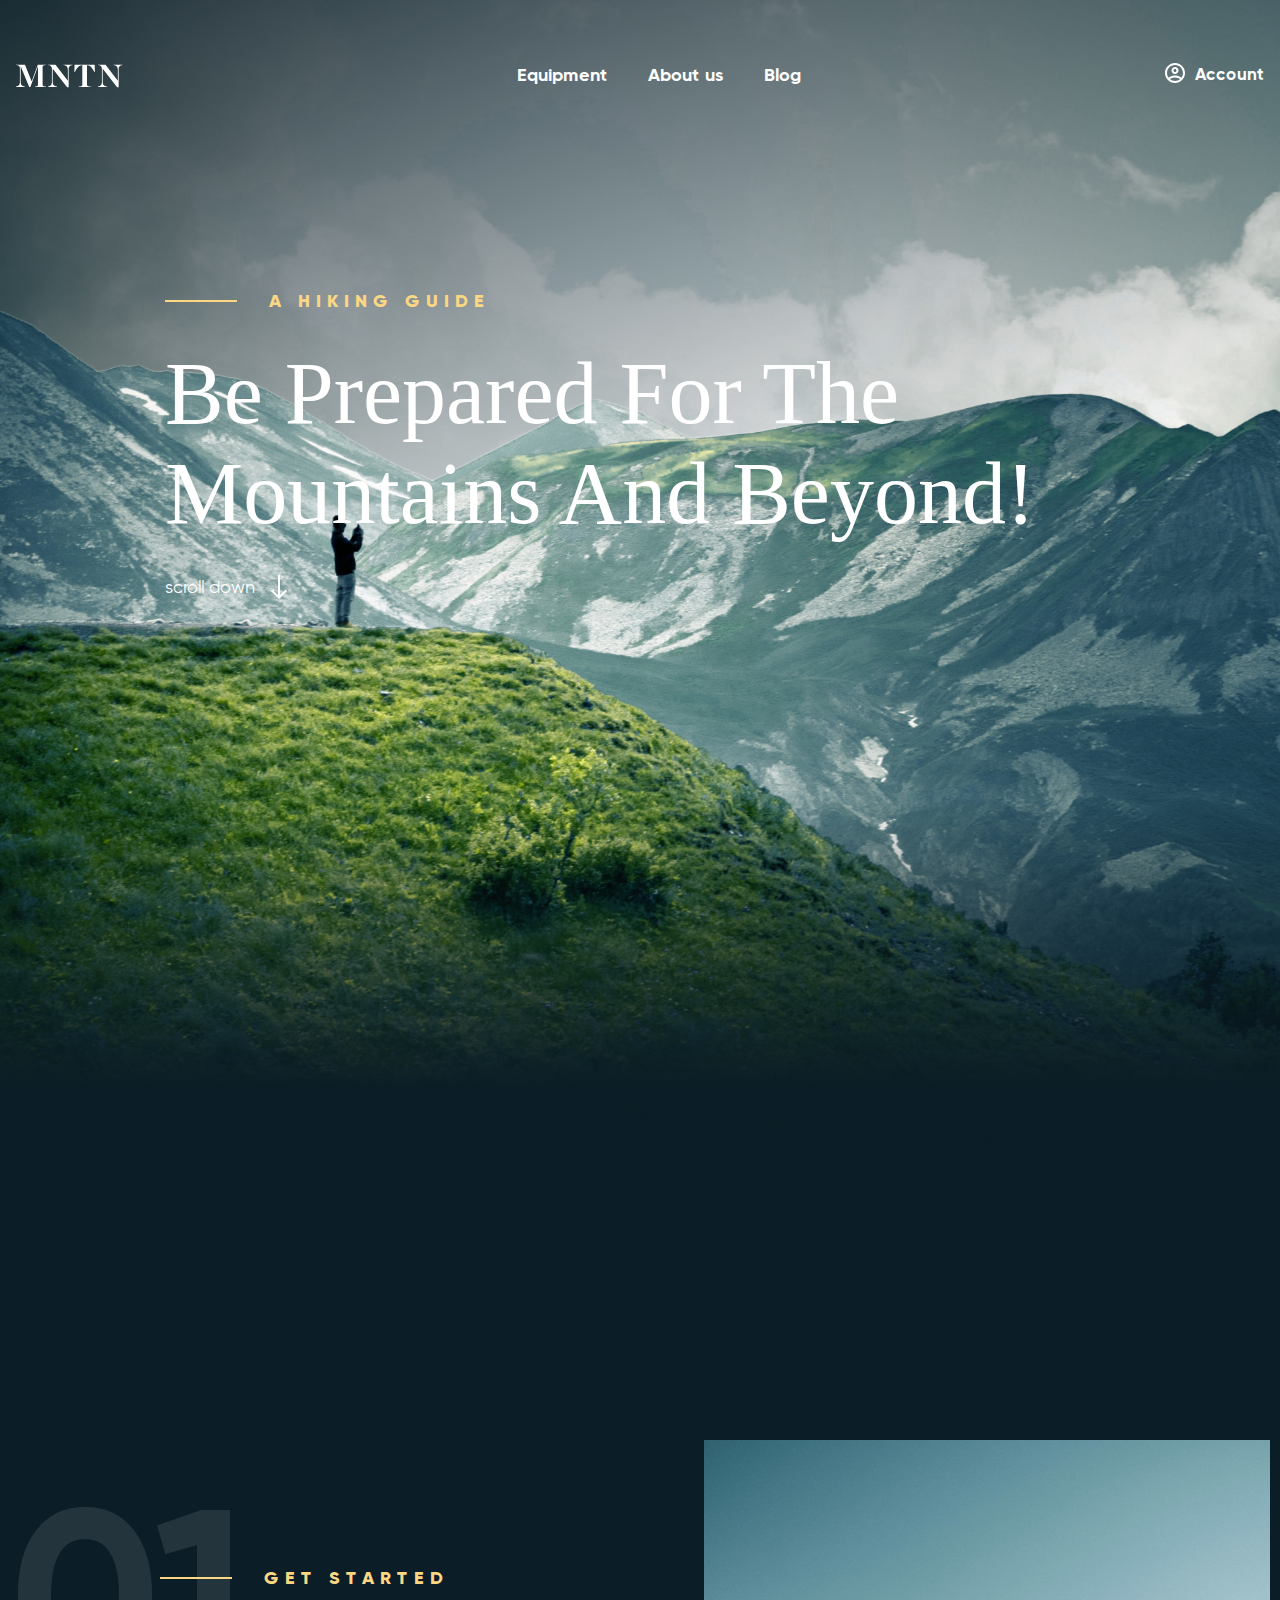
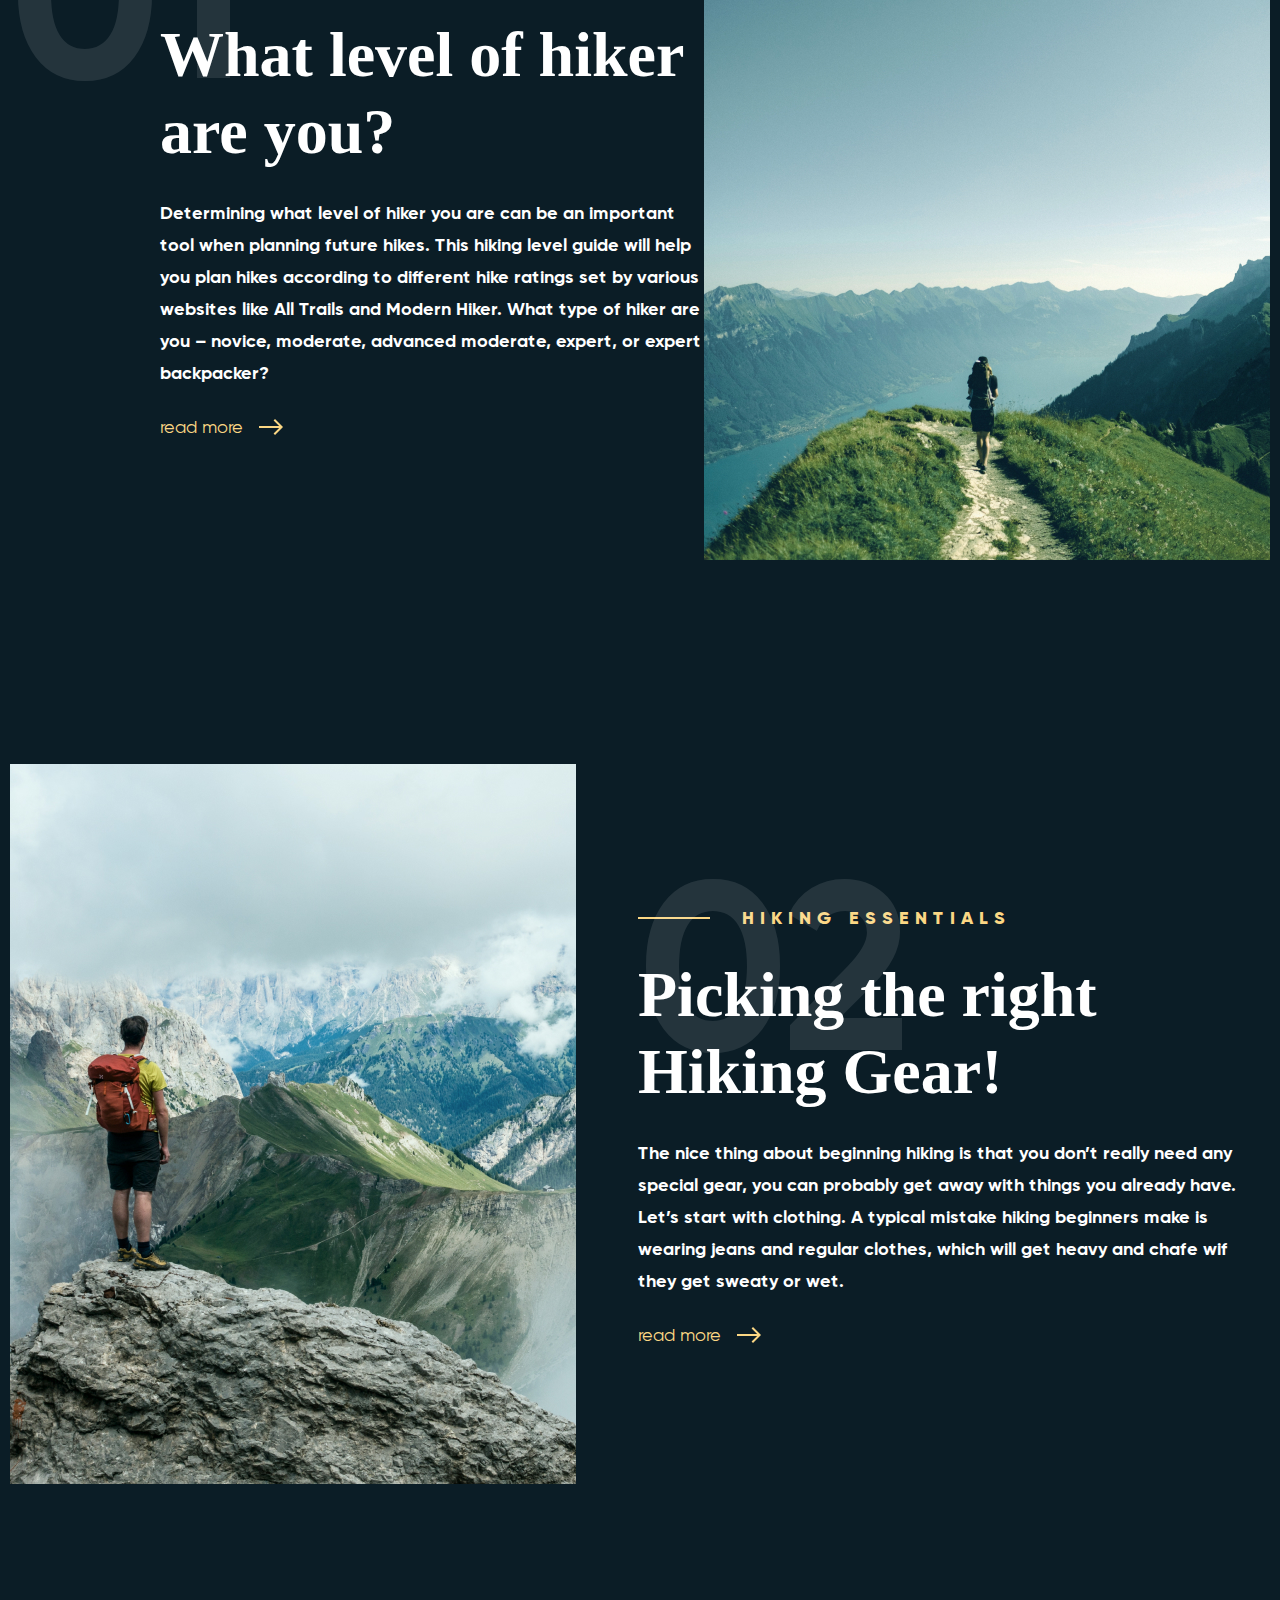
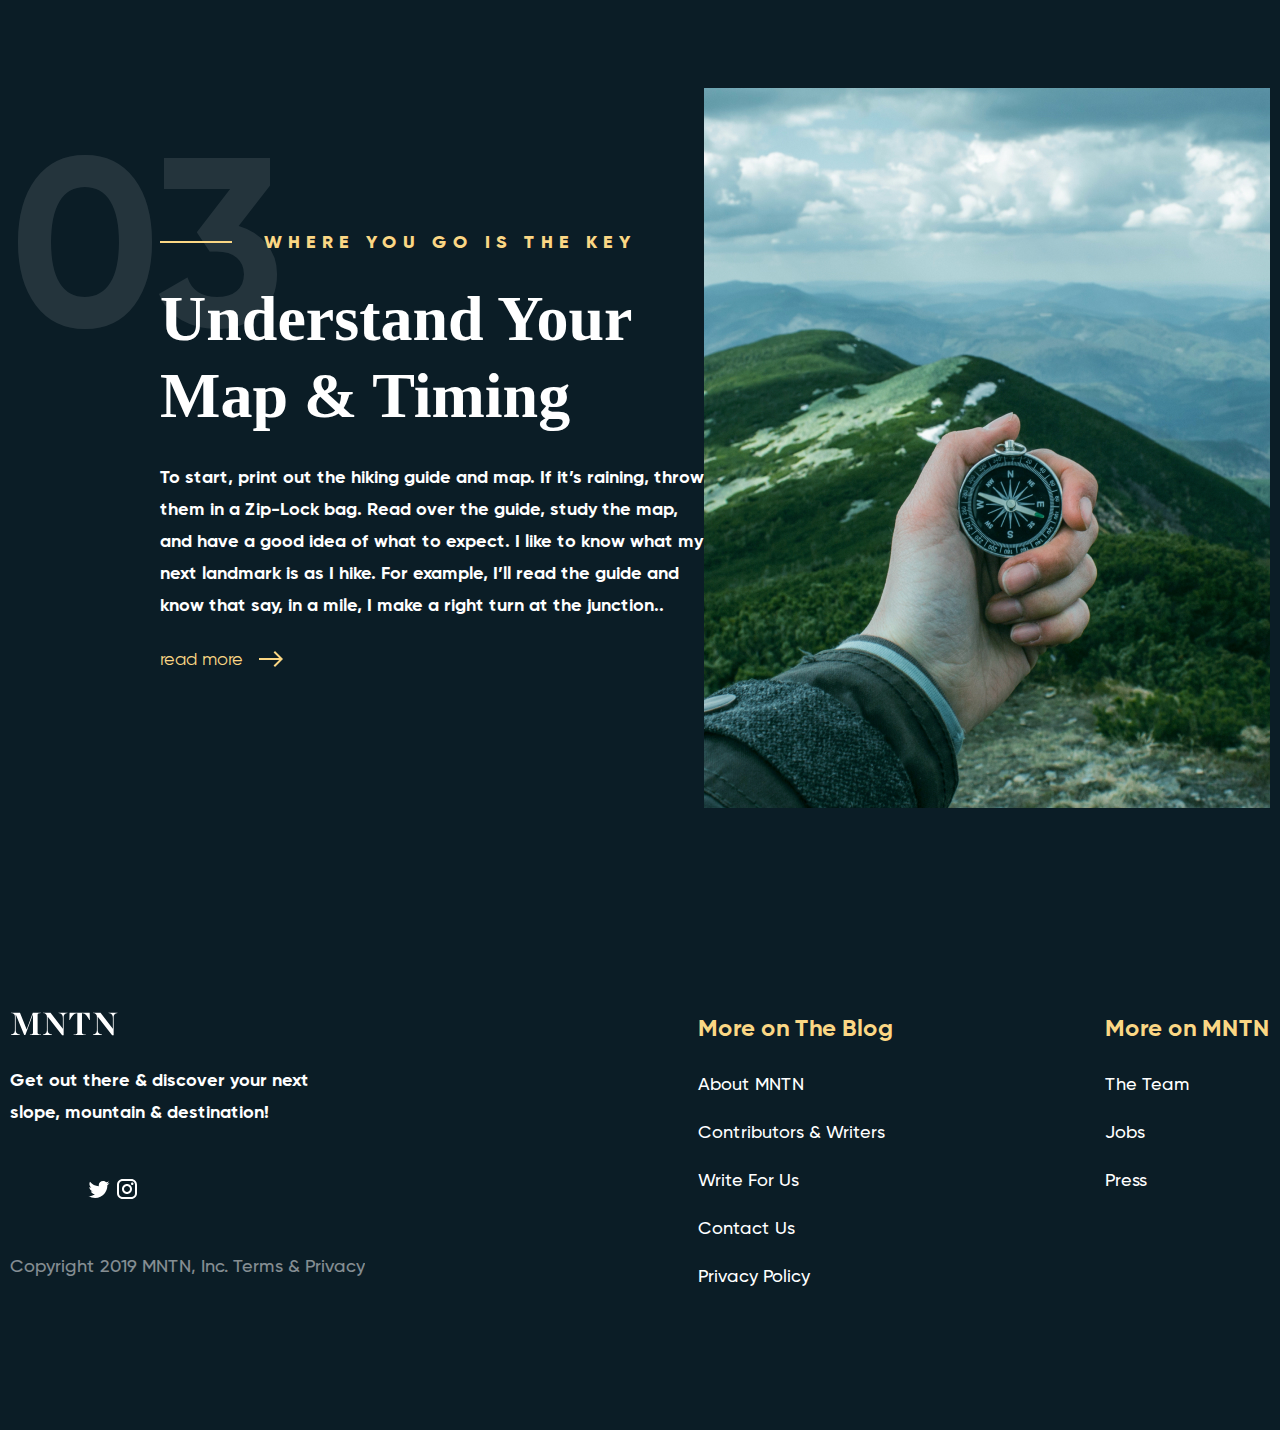
==== index.html @ bd579400 "TEST" ====
<!DOCTYPE html>
<html lang="en">
<head>
    <meta charset="UTF-8">
    <meta http-equiv="X-UA-Compatible" content="IE=edge">
    <meta name="viewport" content="width=device-width, initial-scale=1.0">
    <link rel="stylesheet" href="./fonts/gilroy/stylesheet.css">
    <link rel="stylesheet" href="./styles/styles.css">
    <link rel="stylesheet" href="./styles/media.css">
    <title>MNTN</title>
</head>
<body>
    <header class="header" id="main-header">
        <div class="header_logo">
            <img src="./images/icons/Logo.svg" width="108px" height="24px" alt="Logo">
        </div>
        <div class="header_menu">
            <ul>
                <li> <a href="#">Equipment</a> </li> 
                <li><a href="#">About us</a></li>
                <li><a href="#">Blog</a></li>
            </ul>
        </div>
        <div class="header-account">
            <img class="icon-account" src="./images/icons/icon-account.svg" width="24px" height="24px" alt="sign">
            <a href="#">Account</a> 
        </div>
        <button class="button">
            <span class="burger"></span>
        </button>
        <div class="mobile_nav">
            <div class="header-account">
                <img class="icon-account" src="./images/icons/icon-account.svg" width="24px" height="24px" alt="sign">
                <a href="#">Account</a> 
            </div>
             <div class="header_menu">
                    <ul>
                        <li> <a href="#">Equipment</a> </li> 
                        <li><a href="#">About us</a></li>
                        <li><a href="#">Blog</a></li>
                    </ul>
        </div>
             
         </div>
    </header>
    <div class="social">
        <div class="social__text">Follow us</div>
        <ul>
          <li><a href="https://instagram.com"> <img class="instagram" src="./images/icons/instagram.svg" width="24px" height="24px"  alt="insta"> </a></li>
          <li> <a href="https://twitter.com"> <img class="twitter" src="./images/icons/twitter.svg" width="24px" height="24px" alt=""></a> </li>
        </ul>
    </div>
    <nav class="navigation">
        <ul class="navigation-list">
            <li class="active"><a href="#main-header">Start</a></li>
            <li><a href="#element-01">01</a></li>
            <li><a href="#element-02">02</a></li>
            <li><a href="#element-03">03</a></li>
        </ul>
    </nav>
    <div class="title">
        <div class="title__top">A Hiking guide</div>
        <div class="title__main">Be prepared for the Mountains and beyond!</div>
        <div class="title__scroll">
            <a href="#"> scroll down </a> 
        </div>
    </div>
    <main class="main">
        <div class="container">
            <div class="box box1" >
                <div class="element-navigation" id="element-01">nav</div>
                <div class="number">01</div>
                <div class="box__item">
                    <h3 class="box__head title__top">GEt Started</h3>
                    <h2 class="box__text">What level of  hiker are you?</h2>
                    <p class="box__text_bottom">Determining what level of hiker you are can be an important tool when planning future hikes. This hiking level guide will help you plan
                         hikes according to different hike ratings set by various websites like All Trails and Modern Hiker. What type of hiker are you – novice, moderate, advanced moderate, expert, or expert backpacker? </p>
                    <p class="box__readmore"><a href="#"> read more</a></p>
                </div>
                <div class="box__image "> <img src="./images/photos/foto01.jpg" alt="photo1"></div>
           </div>
           <div class="box box2"  >
            <div class="element-navigation" id="element-02">nav</div>
            <div class="number02">02</div>
                <div class="box__item">
                    <h3 class="box__head title__top">Hiking Essentials</h3>
                    <h2 class="box__text box__text2">Picking the right Hiking Gear!</h2>
                    <p class="box__text_bottom">The nice thing about beginning hiking is that you don’t really need any special gear, you can probably get away with things you already have.
                        Let’s start with clothing. A typical mistake hiking beginners make is wearing jeans and regular clothes, which will get heavy and chafe wif they get sweaty or wet. </p>
                    <p class="box__readmore"><a href="#"> read more</a></p>
                </div>
                <div class="box__image"><img src="./images/photos/foto02.jpg" alt="photo2"> </div>
            </div>
            <div class="box box3" >
                <div class="element-navigation" id="element-03">nav</div>
                <div class="number">03</div>
                <div class="box__item">
                    <h3 class="box__head title__top">where you go is the key</h3>
                    <h2 class="box__text">Understand Your Map & Timing</h2>
                    <p class="box__text_bottom">To start, print out the hiking guide and map. If it’s raining, throw them in a Zip-Lock bag. Read over the guide, study the map, and have a good idea of what to expect. I like to know what my next landmark is as I hike. For example, I’ll read the guide and know that say, in a mile, I make a right turn at the junction..</p>
                    <p class="box__readmore"><a href="#"> read more</a></p>
                </div>
                <div class="box__image"> <img src="./images/photos/foto03.jpg" alt="photo3"></div>
            </div>
        </div>
    </main>
    <footer class="footer">
        <div class="footer__left">
            <div class="footer__logo">
                <img src="./images/icons/Logo.svg" alt="logo">
            </div>
            <p class="footer__text">Get out there & discover your next slope, mountain & destination!</p>
            <p class="text__bottom">Copyright 2019 MNTN, Inc. Terms & Privacy</p>
            <div class="social">
                <div><a href="https://instagram.com"> <img class="instagram" src="./images/icons/instagram.svg" width="24px" height="24px"  alt="insta"> </a></div>
                <div><a href="https://twitter.com"> <img class="twitter" src="./images/icons/twitter.svg" width="24px" height="24px" alt=""></a></div>
         </div>
        </div>
        <div class="footer__right">
            <div class="column">
                <h4 class="column__title">More on The Blog</h4>
                <ul>
                    <li><a href="#"> About MNTN</a></li>
                    <li><a href="#"> Contributors & Writers</a></li>
                    <li><a href="#"> Write For Us</a></li>
                    <li><a href="#"> Contact Us</a></li>
                    <li><a href="#"> Privacy Policy</a></li>
                </ul>
            </div>
            <div class="column">
                <h4 class="column__title">More on MNTN</h4>
                <ul>
                    <li><a href="#"> The Team</a></li>
                    <li><a href="#"> Jobs</a></li>
                    <li><a href="#"> Press</a></li>
                 </ul>
            </div>
        </div>
        
    </footer>


    <script src="./js/script.js"></script>
</body>
</html>
---- fonts/gilroy/stylesheet.css ----
@font-face {
    font-family: 'Gilroy';
    src: url('Gilroy-ExtraBold.eot');
    src: local('Gilroy ExtraBold'), local('Gilroy-ExtraBold'),
        url('Gilroy-ExtraBold.eot?#iefix') format('embedded-opentype'),
        url('Gilroy-ExtraBold.woff') format('woff'),
        url('Gilroy-ExtraBold.ttf') format('truetype');
    font-weight: 800;
    font-style: normal;
}

@font-face {
    font-family: 'Gilroy';
    src: url('Gilroy-Heavy.eot');
    src: local('Gilroy Heavy'), local('Gilroy-Heavy'),
        url('Gilroy-Heavy.eot?#iefix') format('embedded-opentype'),
        url('Gilroy-Heavy.woff') format('woff'),
        url('Gilroy-Heavy.ttf') format('truetype');
    font-weight: 900;
    font-style: normal;
}

@font-face {
    font-family: 'Gilroy';
    src: url('Gilroy-LightItalic.eot');
    src: local('Gilroy Light Italic'), local('Gilroy-LightItalic'),
        url('Gilroy-LightItalic.eot?#iefix') format('embedded-opentype'),
        url('Gilroy-LightItalic.woff') format('woff'),
        url('Gilroy-LightItalic.ttf') format('truetype');
    font-weight: 300;
    font-style: italic;
}

@font-face {
    font-family: 'Gilroy';
    src: url('Gilroy-ThinItalic.eot');
    src: local('Gilroy Thin Italic'), local('Gilroy-ThinItalic'),
        url('Gilroy-ThinItalic.eot?#iefix') format('embedded-opentype'),
        url('Gilroy-ThinItalic.woff') format('woff'),
        url('Gilroy-ThinItalic.ttf') format('truetype');
    font-weight: 100;
    font-style: italic;
}

@font-face {
    font-family: 'Gilroy';
    src: url('Gilroy-BlackItalic.eot');
    src: local('Gilroy Black Italic'), local('Gilroy-BlackItalic'),
        url('Gilroy-BlackItalic.eot?#iefix') format('embedded-opentype'),
        url('Gilroy-BlackItalic.woff') format('woff'),
        url('Gilroy-BlackItalic.ttf') format('truetype');
    font-weight: 900;
    font-style: italic;
}

@font-face {
    font-family: 'Gilroy';
    src: url('Gilroy-BoldItalic.eot');
    src: local('Gilroy Bold Italic'), local('Gilroy-BoldItalic'),
        url('Gilroy-BoldItalic.eot?#iefix') format('embedded-opentype'),
        url('Gilroy-BoldItalic.woff') format('woff'),
        url('Gilroy-BoldItalic.ttf') format('truetype');
    font-weight: bold;
    font-style: italic;
}

@font-face {
    font-family: 'Gilroy';
    src: url('Gilroy-SemiBold.eot');
    src: local('Gilroy SemiBold'), local('Gilroy-SemiBold'),
        url('Gilroy-SemiBold.eot?#iefix') format('embedded-opentype'),
        url('Gilroy-SemiBold.woff') format('woff'),
        url('Gilroy-SemiBold.ttf') format('truetype');
    font-weight: 600;
    font-style: normal;
}

@font-face {
    font-family: 'Gilroy';
    src: url('Gilroy-UltraLightItalic.eot');
    src: local('Gilroy UltraLight Italic'), local('Gilroy-UltraLightItalic'),
        url('Gilroy-UltraLightItalic.eot?#iefix') format('embedded-opentype'),
        url('Gilroy-UltraLightItalic.woff') format('woff'),
        url('Gilroy-UltraLightItalic.ttf') format('truetype');
    font-weight: 200;
    font-style: italic;
}

@font-face {
    font-family: 'Gilroy';
    src: url('Gilroy-SemiBoldItalic.eot');
    src: local('Gilroy SemiBold Italic'), local('Gilroy-SemiBoldItalic'),
        url('Gilroy-SemiBoldItalic.eot?#iefix') format('embedded-opentype'),
        url('Gilroy-SemiBoldItalic.woff') format('woff'),
        url('Gilroy-SemiBoldItalic.ttf') format('truetype');
    font-weight: 600;
    font-style: italic;
}

@font-face {
    font-family: 'Gilroy';
    src: url('Gilroy-Light.eot');
    src: local('Gilroy Light'), local('Gilroy-Light'),
        url('Gilroy-Light.eot?#iefix') format('embedded-opentype'),
        url('Gilroy-Light.woff') format('woff'),
        url('Gilroy-Light.ttf') format('truetype');
    font-weight: 300;
    font-style: normal;
}

@font-face {
    font-family: 'Gilroy';
    src: url('Gilroy-MediumItalic.eot');
    src: local('Gilroy Medium Italic'), local('Gilroy-MediumItalic'),
        url('Gilroy-MediumItalic.eot?#iefix') format('embedded-opentype'),
        url('Gilroy-MediumItalic.woff') format('woff'),
        url('Gilroy-MediumItalic.ttf') format('truetype');
    font-weight: 500;
    font-style: italic;
}

@font-face {
    font-family: 'Gilroy';
    src: url('Gilroy-ExtraBoldItalic.eot');
    src: local('Gilroy ExtraBold Italic'), local('Gilroy-ExtraBoldItalic'),
        url('Gilroy-ExtraBoldItalic.eot?#iefix') format('embedded-opentype'),
        url('Gilroy-ExtraBoldItalic.woff') format('woff'),
        url('Gilroy-ExtraBoldItalic.ttf') format('truetype');
    font-weight: 800;
    font-style: italic;
}

@font-face {
    font-family: 'Gilroy';
    src: url('Gilroy-Regular.eot');
    src: local('Gilroy Regular'), local('Gilroy-Regular'),
        url('Gilroy-Regular.eot?#iefix') format('embedded-opentype'),
        url('Gilroy-Regular.woff') format('woff'),
        url('Gilroy-Regular.ttf') format('truetype');
    font-weight: normal;
    font-style: normal;
}

@font-face {
    font-family: 'Gilroy';
    src: url('Gilroy-HeavyItalic.eot');
    src: local('Gilroy Heavy Italic'), local('Gilroy-HeavyItalic'),
        url('Gilroy-HeavyItalic.eot?#iefix') format('embedded-opentype'),
        url('Gilroy-HeavyItalic.woff') format('woff'),
        url('Gilroy-HeavyItalic.ttf') format('truetype');
    font-weight: 900;
    font-style: italic;
}

@font-face {
    font-family: 'Gilroy';
    src: url('Gilroy-Medium.eot');
    src: local('Gilroy Medium'), local('Gilroy-Medium'),
        url('Gilroy-Medium.eot?#iefix') format('embedded-opentype'),
        url('Gilroy-Medium.woff') format('woff'),
        url('Gilroy-Medium.ttf') format('truetype');
    font-weight: 500;
    font-style: normal;
}

@font-face {
    font-family: 'Gilroy';
    src: url('Gilroy-RegularItalic.eot');
    src: local('Gilroy Regular Italic'), local('Gilroy-RegularItalic'),
        url('Gilroy-RegularItalic.eot?#iefix') format('embedded-opentype'),
        url('Gilroy-RegularItalic.woff') format('woff'),
        url('Gilroy-RegularItalic.ttf') format('truetype');
    font-weight: normal;
    font-style: italic;
}

@font-face {
    font-family: 'Gilroy';
    src: url('Gilroy-UltraLight.eot');
    src: local('Gilroy UltraLight'), local('Gilroy-UltraLight'),
        url('Gilroy-UltraLight.eot?#iefix') format('embedded-opentype'),
        url('Gilroy-UltraLight.woff') format('woff'),
        url('Gilroy-UltraLight.ttf') format('truetype');
    font-weight: 200;
    font-style: normal;
}

@font-face {
    font-family: 'Gilroy';
    src: url('Gilroy-Bold.eot');
    src: local('Gilroy Bold'), local('Gilroy-Bold'),
        url('Gilroy-Bold.eot?#iefix') format('embedded-opentype'),
        url('Gilroy-Bold.woff') format('woff'),
        url('Gilroy-Bold.ttf') format('truetype');
    font-weight: bold;
    font-style: normal;
}

@font-face {
    font-family: 'Gilroy';
    src: url('Gilroy-Thin.eot');
    src: local('Gilroy Thin'), local('Gilroy-Thin'),
        url('Gilroy-Thin.eot?#iefix') format('embedded-opentype'),
        url('Gilroy-Thin.woff') format('woff'),
        url('Gilroy-Thin.ttf') format('truetype');
    font-weight: 100;
    font-style: normal;
}

@font-face {
    font-family: 'Gilroy';
    src: url('Gilroy-Black.eot');
    src: local('Gilroy Black'), local('Gilroy-Black'),
        url('Gilroy-Black.eot?#iefix') format('embedded-opentype'),
        url('Gilroy-Black.woff') format('woff'),
        url('Gilroy-Black.ttf') format('truetype');
    font-weight: 900;
    font-style: normal;
}
---- styles/styles.css ----
* {
    box-sizing: border-box;
}
body {
    font-family: 'Gilroy';
    margin: 0;
    background-image: url("../images/background/background.jpg");
    background-size: 100% auto;
    background-repeat: no-repeat;
    background-color: #0B1D26;
    color: white;


}

        /* Header */

.header {
    margin: 64px auto 0 auto;
    max-width: 1790px;
    padding: 0 15px;
    display: flex;
    justify-content: space-between;

}

.header_menu ul {
    display: flex;
    list-style: none;
    padding: 0;
    margin: 0;
   }

.header_menu li + li {
    margin-left: 40px;
   }

.header_menu a {
    text-decoration: none;
    color: white;
    font-style: normal;
    font-weight: 700;
    font-size: 18px;
    line-height: 22px;
    transition: color 0.2s ease-in;
}
.header_menu a:hover {
    color: #FBD784;
    text-decoration: underline;
}
.header-account {
    margin: 0;
    padding: 0;
    height: 24px;
    position: relative;
}

.icon-account {
    margin-right: 8px;
    position: absolute;
    top: -3px;
    left: -32px;

}
.header-account a {
    text-decoration: none;
    color: white;
    font-size: 17px;
    line-height: 21px;
    font-weight: 700;
    transition: color 0.2s ease-in;
}
.header-account a:hover {
    color: #FBD784;
    text-decoration: underline;
    
}
.button {
    border: none;
    background: none;
    cursor: pointer;
    display: none;
    position: relative;
    z-index: 5;

}
.burger {
    display: block;
    background-color: white;
    width: 42px;
    height: 4px;
    border: none;
    position: relative;
}
.burger::before {
    content: '';
    display: block;
    width: 42px;
    height: 4px;
    background-color: white;
    position: absolute;
    left: 0;
    top: -10px;

}

.burger::after {
    content: '';
    display: block;
    width: 42px;
    height: 4px;
    background-color: white;
    position: absolute;
    left: 0;
    bottom: -10px;

}
.mobile_nav {
    display: none;
    position: fixed;
    top: 0;
    right: 0;
    width: 200px;
    height: 100%;
    background: rgba(90, 90, 90, 0.363);
    padding: 70px 80px 50px 40px;
}

.mobile_nav .header_menu {
    display: block;
}
.mobile_nav .header-account {
    display: block;
}
.mobile_nav .header_menu ul {
    flex-direction: column;
    margin-top: 20px;
}
.mobile_nav .header_menu ul li {
    margin: 0;
    margin-bottom: 20px;
}
        /* Social , Navigation */


.social {
    display: inline-block;
    position: fixed;
    top: 50%;
    transform: translateY(-50%);
    transform: rotate(90deg);
    display: flex;
}       
.social ul {
    display: flex;
    list-style: none;
    padding: 0;
    margin-top: 0;
    margin-left: 24px;
}
.social li + li {
    margin-left: 24px;
}
.social__text {
    font-style: normal;
    font-weight: 700;
    font-size: 18px;
    line-height: 22px;
}
.navigation {
    position: fixed;
    top: 50%;
    right: 80px;
    transform: translateY(-50%);
 }
.navigation ul {
    list-style: none;
    margin: 0;
    padding: 0;
    font-size: 18px;
    line-height: 22px;
    text-align: right;

color: #FFFFFF;
  }
  .navigation ul li {
    border-right: 3px solid white;
    padding-right: 32px;
    color: white;
    opacity: 0.5;
    height: 60px;
    line-height: 60px; 
}
  .navigation a {
    text-decoration: none;
    color: white;
    transition: color 0.2s ease-in;
  }
  .navigation ul li:hover {
    border-right: 5px solid white;
    opacity: 1;
    background-color: rgba(120, 120, 120, 0.4);
    color: white;
  }
.navigation ul li.active {
    border-color: white;
    color: white;
    opacity: 1;
}
.instagram, .twitter {
    transform: rotate(-90deg);
    transition: 0.2s ease-in;
    
}

.instagram:hover {
    transform: scale(1.5);
    
}
.twitter:hover {
    transform: scale(1.5);
}


        /* Title  */


.title {
    max-width: 950px;
    margin: 198px auto 843px auto;
    display: flex;
    flex-direction: column;
    align-items: flex-start;
    gap: 32px;
}
.title__top {
    font-style: normal;
    font-weight: 800;
    font-size: 18px;
    line-height: 22px;
    letter-spacing: 6px;
    text-transform: uppercase;
    color: #FBD784;
    position: relative;
    padding-left: 104px;
    }
.title__top::before {
    display: block;
    content: "";
    border-top: 2px #FBD784 solid;
    width: 72px;
    position: absolute;
    top: 10px;
    left: 0;
    }
.title__main {
    font-family: 'Chronicle Display';
    font-style: normal;
    font-weight: 500;
    font-size: 88px;
    line-height: 100px;
    text-transform: capitalize;
}
.title__scroll {
    padding-right: 32px;
    display: inline-block;
    position: relative;

}

.title__scroll::after {
    display: block;
    content: '';
    background-image: url(../images/icons/arrow_downward.svg);
    position: absolute;
    right: 0;
    top: 50%;
    transform: translateY(-50%);
    width: 16px;
    height: 24px;
}
.title__scroll a {
    font-size: 18px;
    text-decoration: none;
    color: white;
    transition: 0.2s ease-in;
}
.title__scroll a:hover {
    text-decoration: underline;
    color: #FBD784;
}

        /* Main */

.main {
    margin-bottom: 200px;
}
.container {
    display: flex;
    flex-direction: column;
    gap: 200px;
    max-width: 1462px;
    margin: 0 auto;
}

.box {
    display: flex;
    justify-content: space-between;
    align-items: center;
    position: relative;
}
.element-navigation {
    position: absolute;
    top: -100px;
    opacity: 0;
}
.number {
    position: absolute;
    left: 0;
    top: 36px;
    font-style: normal;
    font-weight: 700;
    font-size: 240px;
    line-height: 240px;
    color: #FFFFFF;
    opacity: 0.1;
}
.number02 {
    position: absolute;
    right: 507px;
    top: 38px;
    font-style: normal;
    font-weight: 700;
    font-size: 240px;
    line-height: 240px;
    color: #FFFFFF;
    opacity: 0.1;
}
.box__item {
    max-width: 632px;
        }
.box1, .box3 {
    padding-left: 150px;
}

.box__head {
    margin: 0;
        }
.box__text {
    max-width: 600px;
    font-family: 'Chronicle Display';
    font-style: normal;
    font-weight: 600;
    font-size: 64px;
    line-height: 77px;
    margin: 0;
    margin-top: 27px;

        }
.box__text_bottom {
    font-style: normal;
    font-weight: 700;
    font-size: 18px;
    line-height: 32px;
    margin: 27px 0 0 0 ;
   
}
.box__readmore {
    display: inline-block;
    margin: 0;
    margin-top: 27px;
    padding-right: 40px;
    position: relative;
        }
.box__readmore a {
    text-decoration: none;
    font-size: 18px;
    line-height: 22px;
    color: #FBD784;
}
.box__readmore::after {
    display: block;
    content: '';
    background-image: url(../images/icons/arrow_right.svg);
    position: absolute;
    right: 0;
    top: 50%;
    transform: translateY(-50%);
    width: 24px;
    height: 16px;
}
.box__readmore:hover {
    text-decoration: underline;
}

.box2 {
flex-direction: row-reverse;
}


        /* Footer */

        
.footer {
    max-width: 1462px;
    margin: 0 auto;
    display: flex;
    justify-content: space-between;
    margin-bottom: 120px;
}

.footer__text {
    width: 303px;
    margin-top: 24px;
    font-style: normal;
    font-weight: 700;
    font-size: 18px;
    line-height: 32px;
}
.text__bottom {
    margin-top: 122px;
    font-style: normal;
    font-weight: 500;
    font-size: 18px;
    line-height: 32px;
    opacity: 0.5;
}
.footer__right {
    display: flex;
    justify-content: space-between;
    gap: 212px;
}
.footer__right ul {
    list-style: none;
    margin-top: 24px;
    padding: 0;
    font-style: normal;
    font-weight: 500;
    font-size: 18px;
    line-height: 32px;
}
.footer__right a {
    text-decoration: none;
    color: white;
    transition: color 0.2s ease-in;
}
.footer__right a:hover {
    color: #FBD784;
    text-decoration: underline;
}
.column h4 {
margin: 0;
}

.column__title {
    font-style: normal;
    font-weight: 700;
    font-size: 24px;
    line-height: 32px; 
    color: #FBD784;
 }
.column li + li {
    margin-top: 16px;
}
.footer .social {
    display: none;
}
---- styles/media.css ----
@media(max-width:1500px) {
  .container {
    padding: 0 10px;
    
  }  
  .social, .navigation {
    display: none;
  }
  .footer {
    padding: 0 10px;
    
  }
  .footer__left {
    position: relative;
  }
  .footer .social {
    position: absolute;
    left: 25%;
    display: flex;
    flex-direction: column;
  }
}



@media(max-width:1400px) {
    .number02 {
        display: none;
        
}
.box__text {
    position: relative;
}
.box__text2::before {
    font-family: 'Gilroy';
    display: block;
    content: '02';
    font-style: normal;
    font-weight: 700;
    font-size: 240px;
    line-height: 240px;
    color: #FFFFFF;
    opacity: 0.1;
    position: absolute;
    top: -108px;
    left: 0;
}
}



@media (max-width: 1200px) {
    .title__main {
        font-size: 65px;
        line-height: 75px;
    }
    .number {
        font-size: 140px;
        line-height: 140px; 
    }  
    .number02 {
        font-size: 140px;
        line-height: 140px; 
    }  
    .box__item {
        max-width: 50%;
    }
    .box1, .box3 {
        padding-left: 50px;
    }
    .box__image {
        max-width: 45%;
    }
    .box__image img {
        display: block;
        max-width: 100%;
        
    }
    .box__text2::before {
        font-size: 140px;
        line-height: 140px;
    }
    .footer__right {
        gap: 100px;
    }
}


@media (max-width:920px) {
    .footer {
        flex-direction: column-reverse;

    }
    .footer__left {
        margin-top: 50px;
        align-self: center;
        
    }
    .footer__right {
        justify-content: space-around;
    }
}









@media (max-width: 800px) {
    .header {
        margin-top: 30px;
    }
    .header_menu, .header-account {
        display: none;
    
    }
    .button {
        display: block;
    }
    .mobile_nav-active {
        display: block;
        
    }
    .title__main {
        font-size: 40px;
        line-height: 50px;
    }
    .title__top::before {
        width: 40px;

    }
    .title__top {
        font-size: 14px;
        padding-left: 60px;

    }
    .title {
        align-items: center;
        padding-left: 20px;
        margin-top: 150px;
        margin-bottom: 250px;
    }
    .box__text {
        font-size: 44px;
        line-height: 50px;
    }
}

@media (max-width:720px) {
    .box__item {
        max-width: 100%;}
    .box__image {
         max-width: 100%;
        margin-top: 20px;  }
    .box {
        flex-wrap: wrap;
        padding-right: 50px;
    }
    .footer__right {
        flex-direction: column;
        align-items: center;
    }
    .box2 {
        padding-left: 50px;
    
    }
    
}
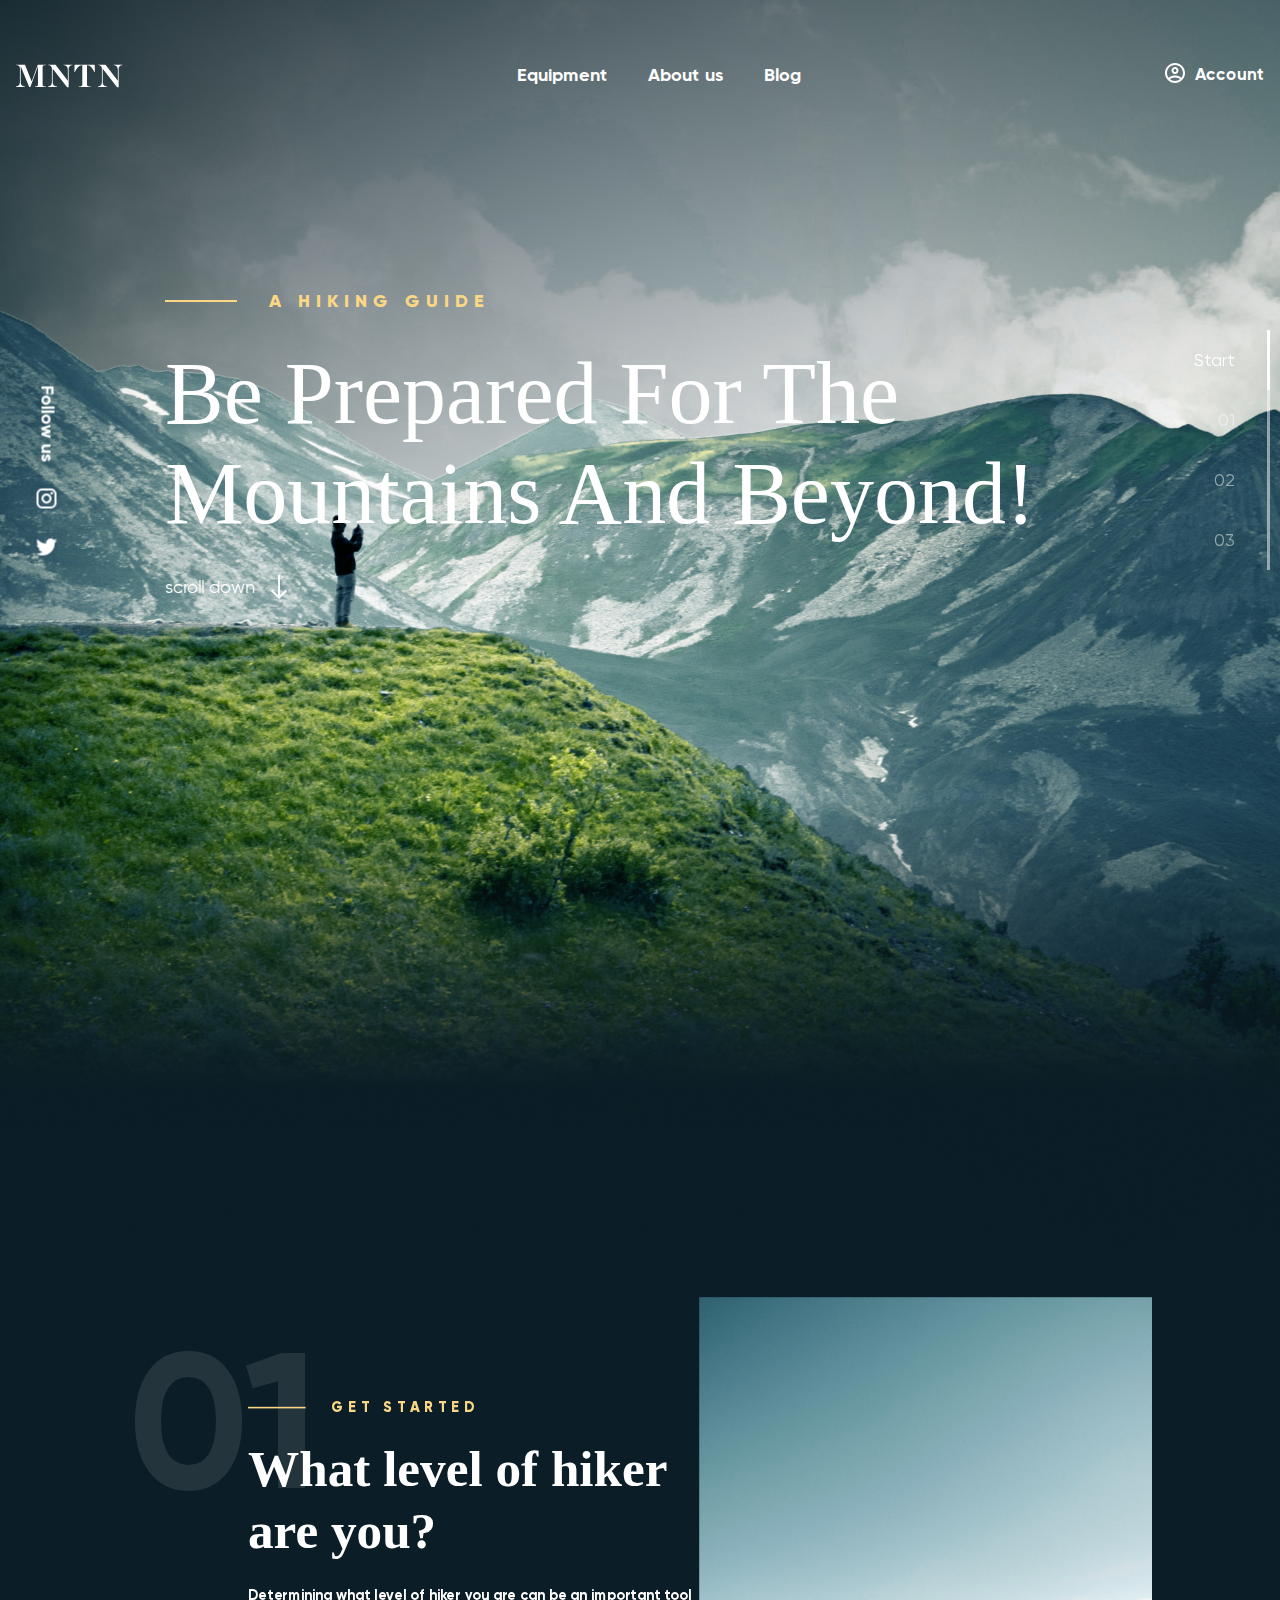
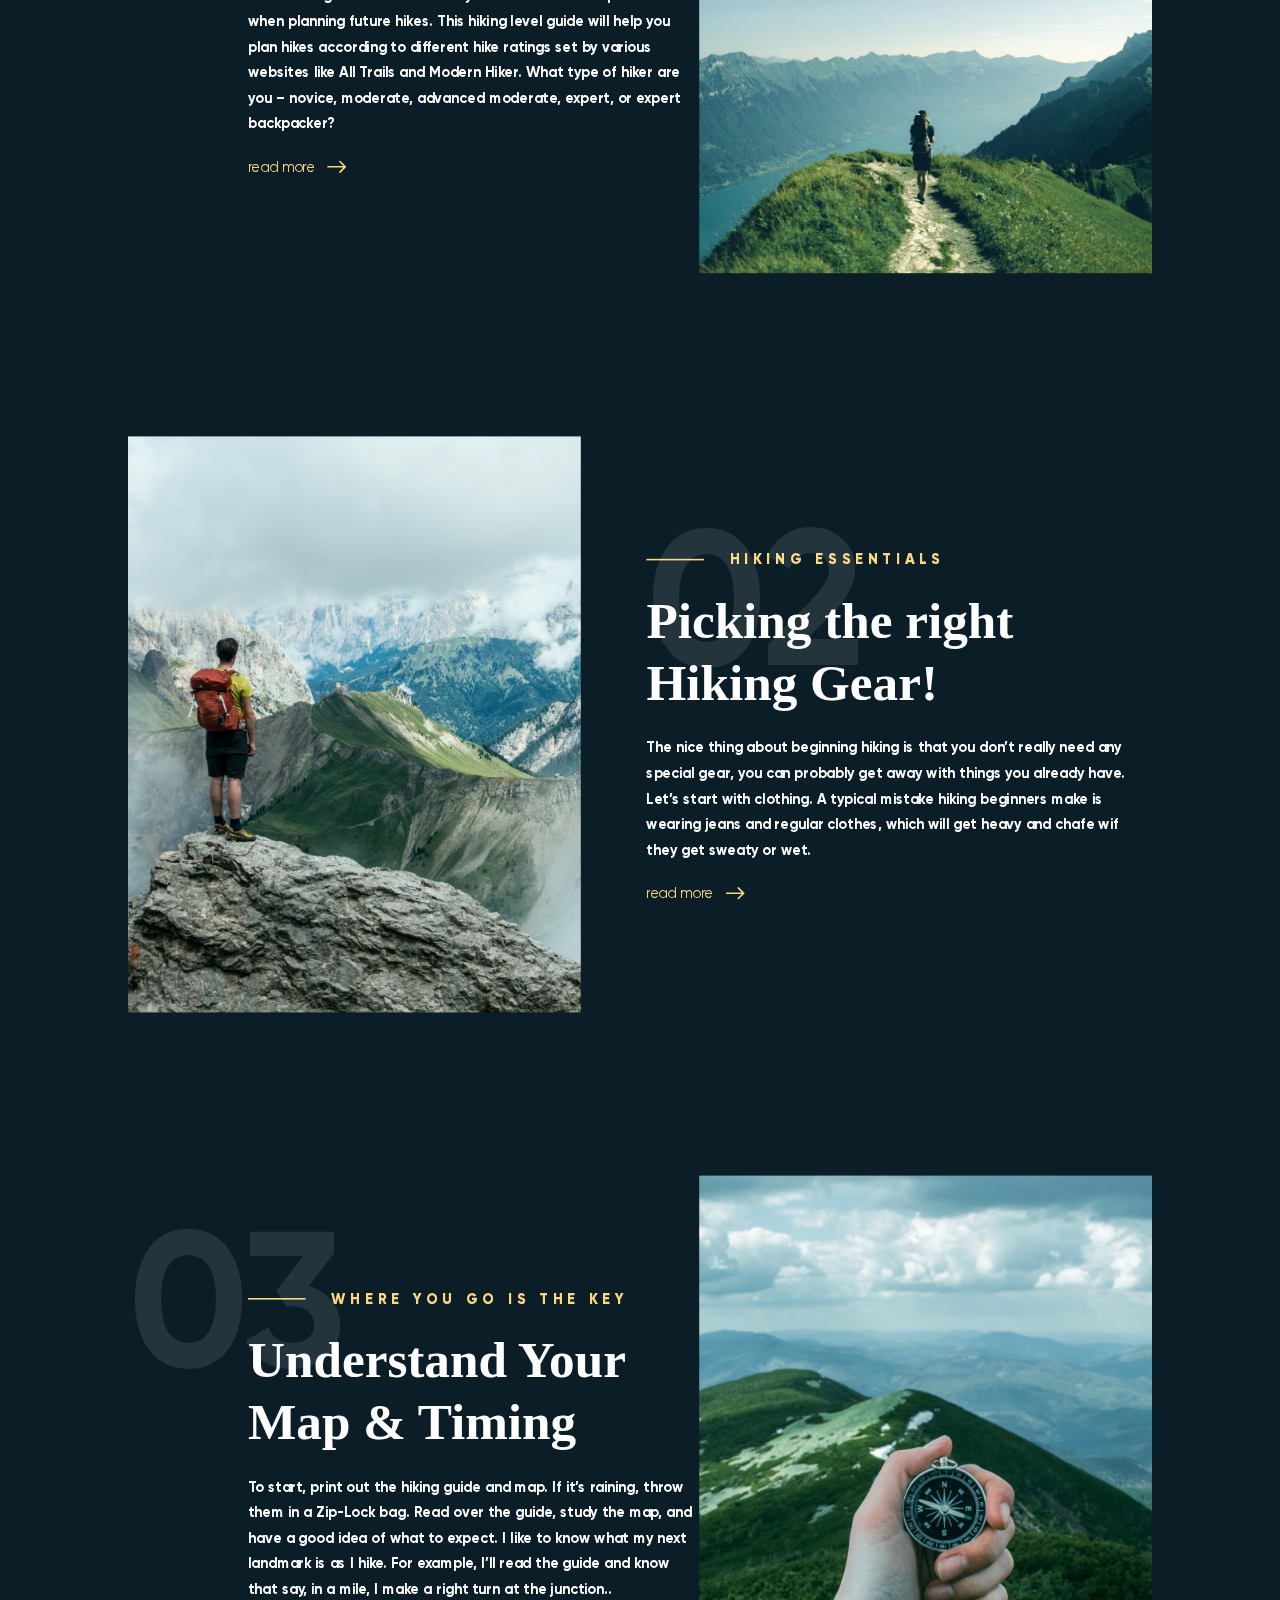
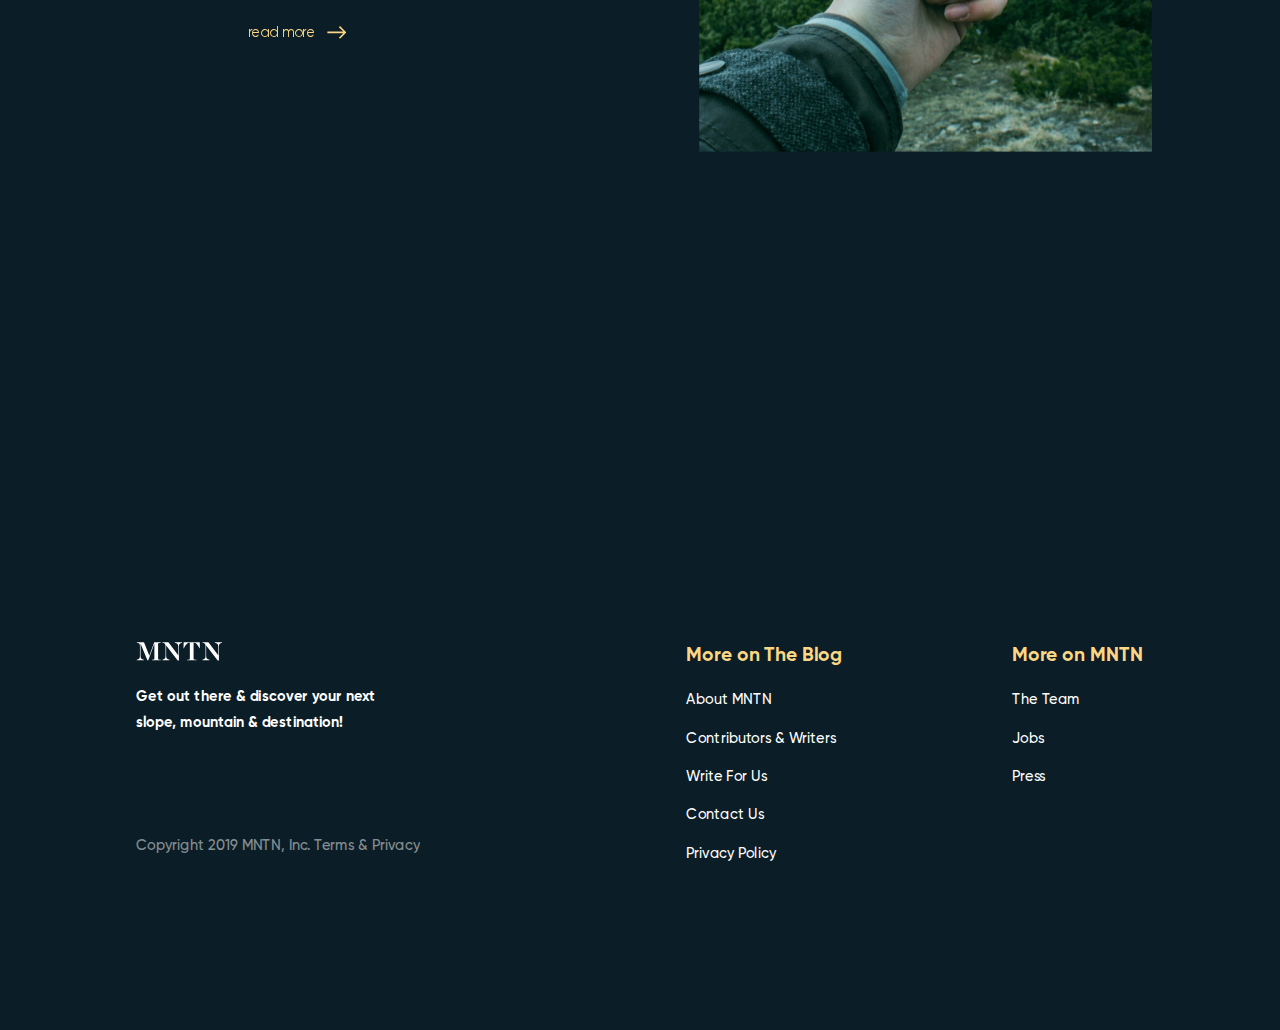
==== commit c238ea2e: "fix" ====
--- a/index.html
+++ b/index.html
@@ -111,10 +111,6 @@
             </div>
             <p class="footer__text">Get out there & discover your next slope, mountain & destination!</p>
             <p class="text__bottom">Copyright 2019 MNTN, Inc. Terms & Privacy</p>
-            <div class="social">
-                <div><a href="https://instagram.com"> <img class="instagram" src="./images/icons/instagram.svg" width="24px" height="24px"  alt="insta"> </a></div>
-                <div><a href="https://twitter.com"> <img class="twitter" src="./images/icons/twitter.svg" width="24px" height="24px" alt=""></a></div>
-         </div>
         </div>
         <div class="footer__right">
             <div class="column">
--- a/styles/media.css
+++ b/styles/media.css
@@ -1,28 +1,43 @@
-
+@media(max-width:1800px) {
+    .container{
+        scale: 90%;
+
+    }
+    .footer {
+        scale: 90%;
+    }
+    .title {
+        margin-bottom: 543px; 
+    }
+}
+@media(max-width:1650px){
+    .container {
+        scale: 80%;
+    }
+    .footer {
+        scale: 80%;
+    }
+    .title {
+        margin-bottom: 443px; 
+    }
+}
 @media(max-width:1500px) {
   .container {
-    padding: 0 10px;
+   
     
   }  
-  .social, .navigation {
-    display: none;
+  .social {
+    left: -50px;
+  } 
+  .navigation {
+    right: 10px;
   }
   .footer {
     padding: 0 10px;
     
   }
-  .footer__left {
-    position: relative;
-  }
-  .footer .social {
-    position: absolute;
-    left: 25%;
-    display: flex;
-    flex-direction: column;
-  }
-}
-
-
+  
+}
 
 @media(max-width:1400px) {
     .number02 {
@@ -52,8 +67,15 @@
 
 @media (max-width: 1200px) {
     .title__main {
-        font-size: 65px;
-        line-height: 75px;
+        font-size: 40px;
+        line-height: 50px;
+        text-align: center;
+    }
+    .title {
+        align-items: center;
+        padding-left: 20px;
+        margin-top: 150px;
+        margin-bottom: 250px;
     }
     .number {
         font-size: 140px;
@@ -100,6 +122,13 @@
     .footer__right {
         justify-content: space-around;
     }
+    .social {
+        scale: 80%;
+    }
+    .navigation {
+        scale: 76%
+        ;
+    }
 }
 
 
